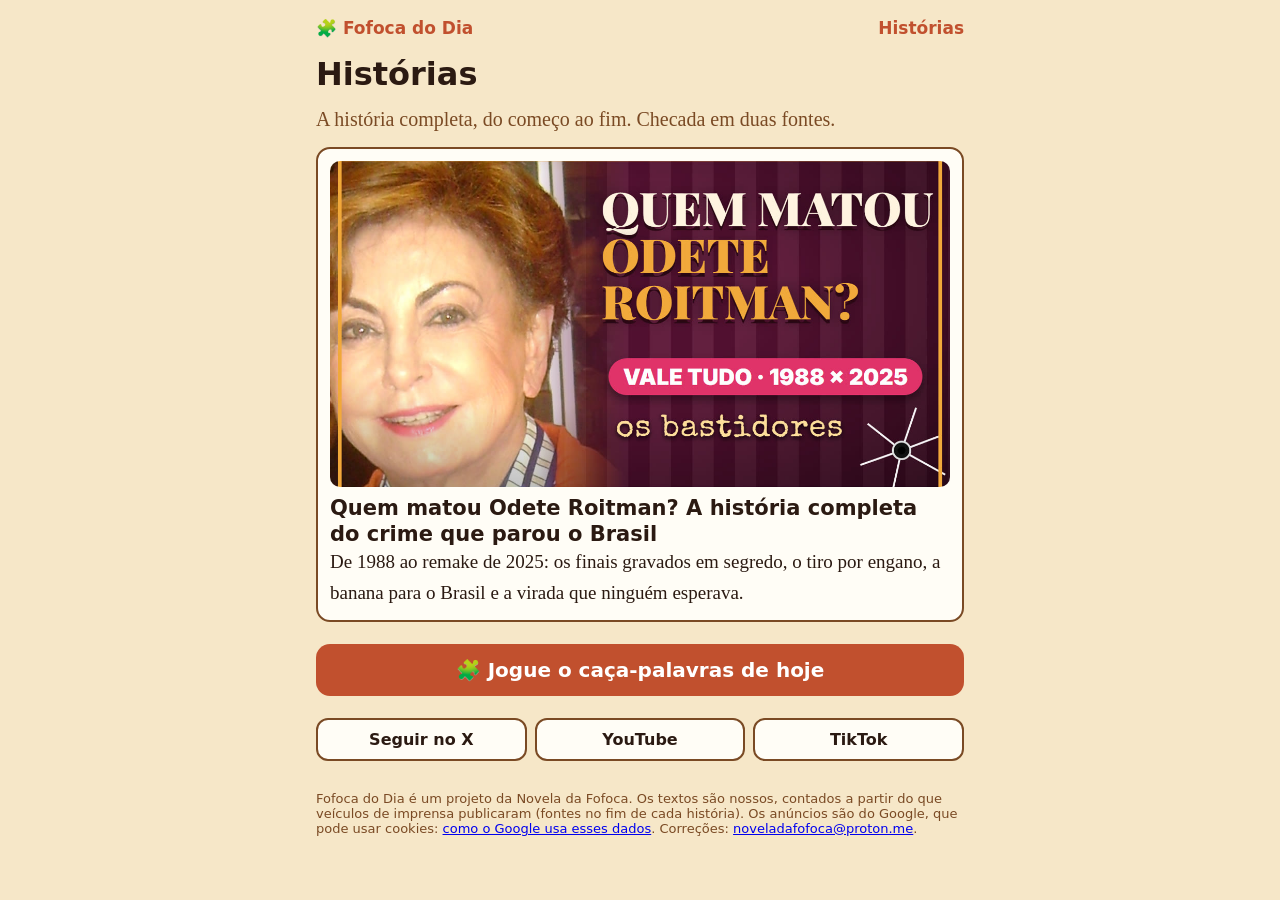
==== historias/index.html @ 81197b6f "Publish Fofoca do Dia (8 puzzles, up to 2026-12-02)" ====
<!doctype html>
<html lang="pt-BR">
<head>
<meta charset="utf-8">
<meta name="viewport" content="width=device-width, initial-scale=1">
<title>Histórias da Fofoca do Dia: bastidores de novelas e famosos</title>
<meta name="description" content="A história completa, do começo ao fim: bastidores de novelas clássicas e dos famosos, checados em duas fontes.">
<link rel="canonical" href="https://fofocadodia.com.br/historias/">
<link rel="icon" href="data:,">
<meta property="og:type" content="website">
<meta property="og:site_name" content="Fofoca do Dia">
<meta property="og:title" content="Histórias da Fofoca do Dia: bastidores de novelas e famosos">
<meta property="og:description" content="A história completa, do começo ao fim: bastidores de novelas clássicas e dos famosos, checados em duas fontes.">
<meta property="og:url" content="https://fofocadodia.com.br/historias/">
<meta property="og:image" content="https://fofocadodia.com.br/historias/vale-tudo-quem-matou-odete-roitman/odete-og.jpg">
<meta property="og:locale" content="pt_BR">
<meta name="twitter:card" content="summary_large_image">
<meta name="twitter:site" content="@NovelaDaFofoca">
<meta name="twitter:title" content="Histórias da Fofoca do Dia: bastidores de novelas e famosos">
<meta name="twitter:description" content="A história completa, do começo ao fim: bastidores de novelas clássicas e dos famosos, checados em duas fontes.">
<meta name="twitter:image" content="https://fofocadodia.com.br/historias/vale-tudo-quem-matou-odete-roitman/odete-og.jpg">
<!-- AdSense (Auto ads OFF; in-article slots only after approval) -->
<script async src="https://pagead2.googlesyndication.com/pagead/js/adsbygoogle.js?client=ca-pub-6246958384492502" crossorigin="anonymous"></script>
<style>
:root{--ink:#2B1A12;--brown:#7A4A24;--clay:#C1502E;--gold:#F5B800;--cream:#F6E7C8;--paper:#FFFDF6}
*{box-sizing:border-box}html{-webkit-text-size-adjust:100%}
body{margin:0;background:var(--cream);color:var(--ink);font:19px/1.6 Georgia,"Times New Roman",serif}
main{max-width:680px;margin:0 auto;padding:12px 16px 40px}
.bar{display:flex;justify-content:space-between;align-items:center;gap:8px;font:700 17px/1.2 system-ui,Arial,sans-serif;padding:6px 0 10px}
.bar a{color:var(--clay);text-decoration:none}
h1{font:800 32px/1.15 system-ui,Arial,sans-serif;margin:8px 0 10px}
.dek{font-size:20px;color:var(--brown);margin:0 0 6px}
.meta{font:14px system-ui,Arial,sans-serif;color:var(--brown);margin:0 0 14px}
h2{font:800 23px/1.25 system-ui,Arial,sans-serif;color:var(--clay);margin:30px 0 8px}
figure{margin:14px 0}figure img{width:100%;height:auto;border-radius:12px;display:block}
figcaption{font:13px system-ui,Arial,sans-serif;color:var(--brown);margin-top:4px}
.hero img{border:3px solid var(--brown)}
.cta{display:block;text-align:center;background:var(--clay);color:#fff;font:800 20px system-ui,Arial,sans-serif;padding:14px;border-radius:14px;text-decoration:none;margin:22px 0}
.cta.alt{background:var(--paper);color:var(--ink);border:2px solid var(--brown)}
.follow{display:flex;gap:8px;flex-wrap:wrap;margin:10px 0}
.follow a{flex:1 1 30%;text-align:center;background:var(--paper);border:2px solid var(--brown);border-radius:12px;padding:10px 6px;color:var(--ink);font:700 16px system-ui,Arial,sans-serif;text-decoration:none}
.video{position:relative;padding-top:56.25%;margin:18px 0;border-radius:12px;overflow:hidden;background:#000}
.video iframe{position:absolute;inset:0;width:100%;height:100%;border:0}
.ad{margin:22px 0;text-align:center}.ad-label{display:block;font:12px system-ui,Arial,sans-serif;color:var(--brown)}
.sources{font:14px/1.5 system-ui,Arial,sans-serif;color:var(--brown);border-top:2px solid var(--brown);margin-top:32px;padding-top:10px}
.sources a{color:var(--brown)}.sources ul{padding-left:18px}
.list a.card{display:block;background:var(--paper);border:2px solid var(--brown);border-radius:14px;padding:12px;margin:12px 0;color:var(--ink);text-decoration:none}
.list .card img{width:100%;border-radius:10px;display:block;margin-bottom:8px}
.list .card b{font:800 21px/1.25 system-ui,Arial,sans-serif;display:block}
footer{font:13px system-ui,Arial,sans-serif;color:var(--brown);margin-top:30px}
</style>
</head>
<body>
<main>
<nav class="bar"><a href="/">🧩 Fofoca do Dia</a><a href="/historias/">Histórias</a></nav>
<h1>Histórias</h1>
<p class="dek">A história completa, do começo ao fim. Checada em duas fontes.</p>
<div class="list">
<a class="card" href="/historias/vale-tudo-quem-matou-odete-roitman/"><img src="/historias/vale-tudo-quem-matou-odete-roitman/odete-og.jpg" alt="" loading="lazy"><b>Quem matou Odete Roitman? A história completa do crime que parou o Brasil</b><span>De 1988 ao remake de 2025: os finais gravados em segredo, o tiro por engano, a banana para o Brasil e a virada que ninguém esperava.</span></a>
</div>
<a class="cta" href="/">🧩 Jogue o caça-palavras de hoje</a>
<div class="follow"><a href="https://x.com/NovelaDaFofoca" target="_blank" rel="noopener">Seguir no X</a><a href="https://www.youtube.com/@NovelaDaFofoca" target="_blank" rel="noopener">YouTube</a><a href="https://www.tiktok.com/@novela.da.fofoca" target="_blank" rel="noopener">TikTok</a></div><footer><p>Fofoca do Dia é um projeto da Novela da Fofoca. Os textos são nossos, contados a partir do que veículos de imprensa publicaram (fontes no fim de cada história). Os anúncios são do Google, que pode usar cookies: <a href="https://policies.google.com/technologies/partner-sites?hl=pt-BR" target="_blank" rel="noopener noreferrer">como o Google usa esses dados</a>. Correções: <a href="mailto:noveladafofoca@proton.me">noveladafofoca@proton.me</a>.</p></footer>
</main>
</body>
</html>
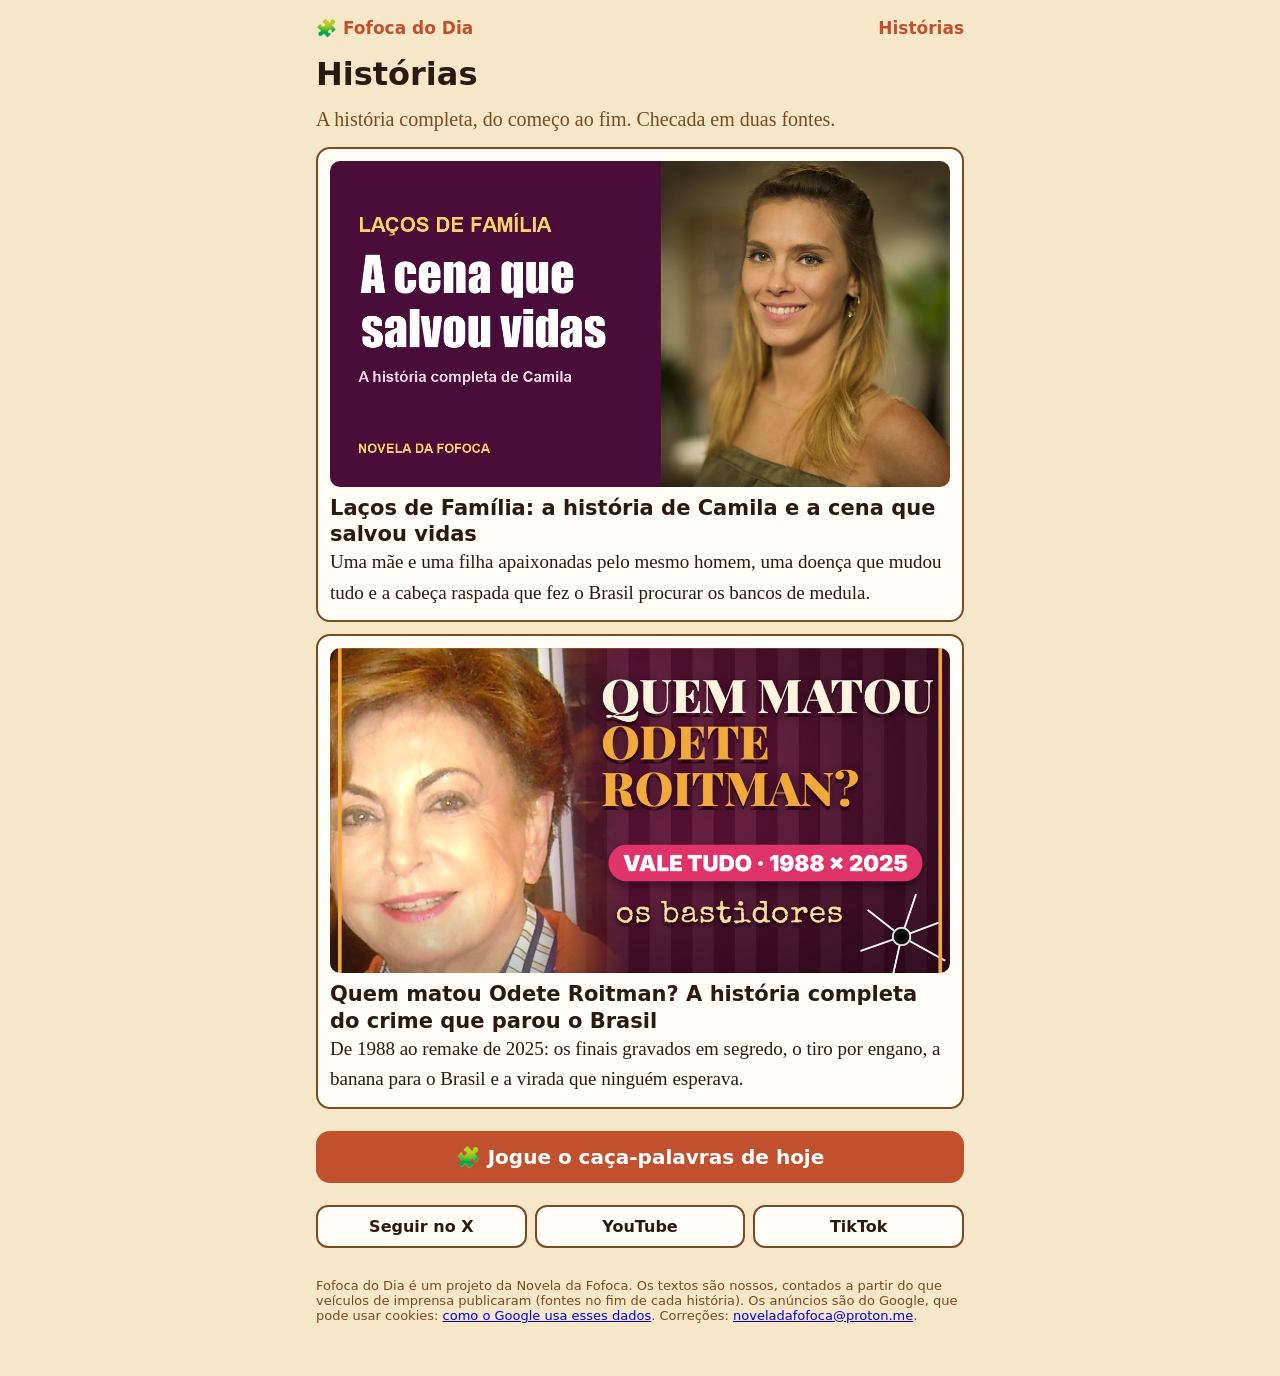
==== commit ee8b91a1: "Publish Fofoca do Dia (8 puzzles, up to 2026-12-02)" ====
--- a/historias/index.html
+++ b/historias/index.html
@@ -12,13 +12,13 @@
 <meta property="og:title" content="Histórias da Fofoca do Dia: bastidores de novelas e famosos">
 <meta property="og:description" content="A história completa, do começo ao fim: bastidores de novelas clássicas e dos famosos, checados em duas fontes.">
 <meta property="og:url" content="https://fofocadodia.com.br/historias/">
-<meta property="og:image" content="https://fofocadodia.com.br/historias/vale-tudo-quem-matou-odete-roitman/odete-og.jpg">
+<meta property="og:image" content="https://fofocadodia.com.br/historias/lacos-de-familia-camila-e-a-cena-que-salvou-vidas/lacos-og.jpg">
 <meta property="og:locale" content="pt_BR">
 <meta name="twitter:card" content="summary_large_image">
 <meta name="twitter:site" content="@NovelaDaFofoca">
 <meta name="twitter:title" content="Histórias da Fofoca do Dia: bastidores de novelas e famosos">
 <meta name="twitter:description" content="A história completa, do começo ao fim: bastidores de novelas clássicas e dos famosos, checados em duas fontes.">
-<meta name="twitter:image" content="https://fofocadodia.com.br/historias/vale-tudo-quem-matou-odete-roitman/odete-og.jpg">
+<meta name="twitter:image" content="https://fofocadodia.com.br/historias/lacos-de-familia-camila-e-a-cena-que-salvou-vidas/lacos-og.jpg">
 <!-- AdSense (Auto ads OFF; in-article slots only after approval) -->
 <script async src="https://pagead2.googlesyndication.com/pagead/js/adsbygoogle.js?client=ca-pub-6246958384492502" crossorigin="anonymous"></script>
 <style>
@@ -56,6 +56,7 @@
 <h1>Histórias</h1>
 <p class="dek">A história completa, do começo ao fim. Checada em duas fontes.</p>
 <div class="list">
+<a class="card" href="/historias/lacos-de-familia-camila-e-a-cena-que-salvou-vidas/"><img src="/historias/lacos-de-familia-camila-e-a-cena-que-salvou-vidas/lacos-og.jpg" alt="" loading="lazy"><b>Laços de Família: a história de Camila e a cena que salvou vidas</b><span>Uma mãe e uma filha apaixonadas pelo mesmo homem, uma doença que mudou tudo e a cabeça raspada que fez o Brasil procurar os bancos de medula.</span></a>
 <a class="card" href="/historias/vale-tudo-quem-matou-odete-roitman/"><img src="/historias/vale-tudo-quem-matou-odete-roitman/odete-og.jpg" alt="" loading="lazy"><b>Quem matou Odete Roitman? A história completa do crime que parou o Brasil</b><span>De 1988 ao remake de 2025: os finais gravados em segredo, o tiro por engano, a banana para o Brasil e a virada que ninguém esperava.</span></a>
 </div>
 <a class="cta" href="/">🧩 Jogue o caça-palavras de hoje</a>
